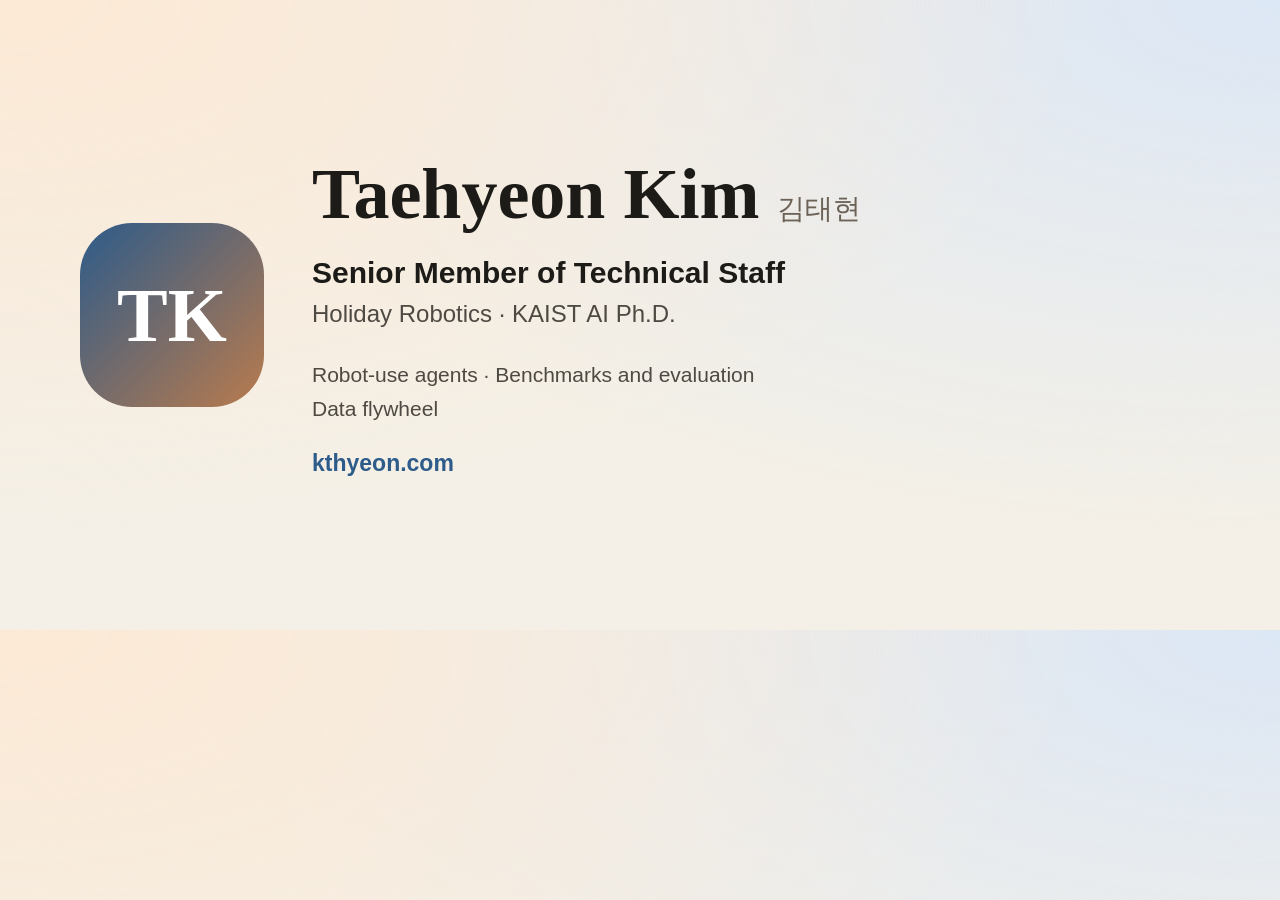
==== assets/social-card.html @ 96a5ba20 "Update research focus, title, and work experience" ====
<!doctype html>
<html lang="en">
  <head>
    <meta charset="utf-8" />
    <meta name="robots" content="noindex" />
    <title>Taehyeon Kim — social preview source</title>
    <style>
      * { box-sizing: border-box; }
      body { margin: 0; width: 1200px; height: 630px; color: #1c1b18; background: radial-gradient(ellipse at 0 0, #fce9d5, transparent 60%), radial-gradient(ellipse at 100% 0, #dce7f5, transparent 60%), #f4f0e7; font-family: "Helvetica Neue", Arial, sans-serif; display: flex; align-items: center; gap: 48px; padding: 80px; }
      .monogram { flex-shrink: 0; width: 184px; height: 184px; display: grid; place-items: center; background: linear-gradient(135deg, #2d5b8a, #b97b4d); border-radius: 52px; color: white; font: bold 76px Georgia, serif; }
      h1 { font: bold 72px Georgia, serif; margin: 0 0 20px; }
      h1 span { font: 28px sans-serif; color: #6b6155; }
      .role { font-size: 30px; font-weight: 600; margin: 0 0 10px; }
      .company { font-size: 24px; color: #4e4a43; margin: 0 0 30px; }
      .focus { font-size: 21px; line-height: 1.6; color: #4e4a43; margin: 0 0 24px; }
      .url { font-size: 23px; color: #2d5b8a; font-weight: 600; }
    </style>
  </head>
  <body>
    <div class="monogram">TK</div>
    <main>
      <h1>Taehyeon Kim <span lang="ko">김태현</span></h1>
      <p class="role">Senior Member of Technical Staff</p>
      <p class="company">Holiday Robotics · KAIST AI Ph.D.</p>
      <p class="focus">Robot-use agents · Benchmarks and evaluation<br />Data flywheel</p>
      <div class="url">kthyeon.com</div>
    </main>
  </body>
</html>
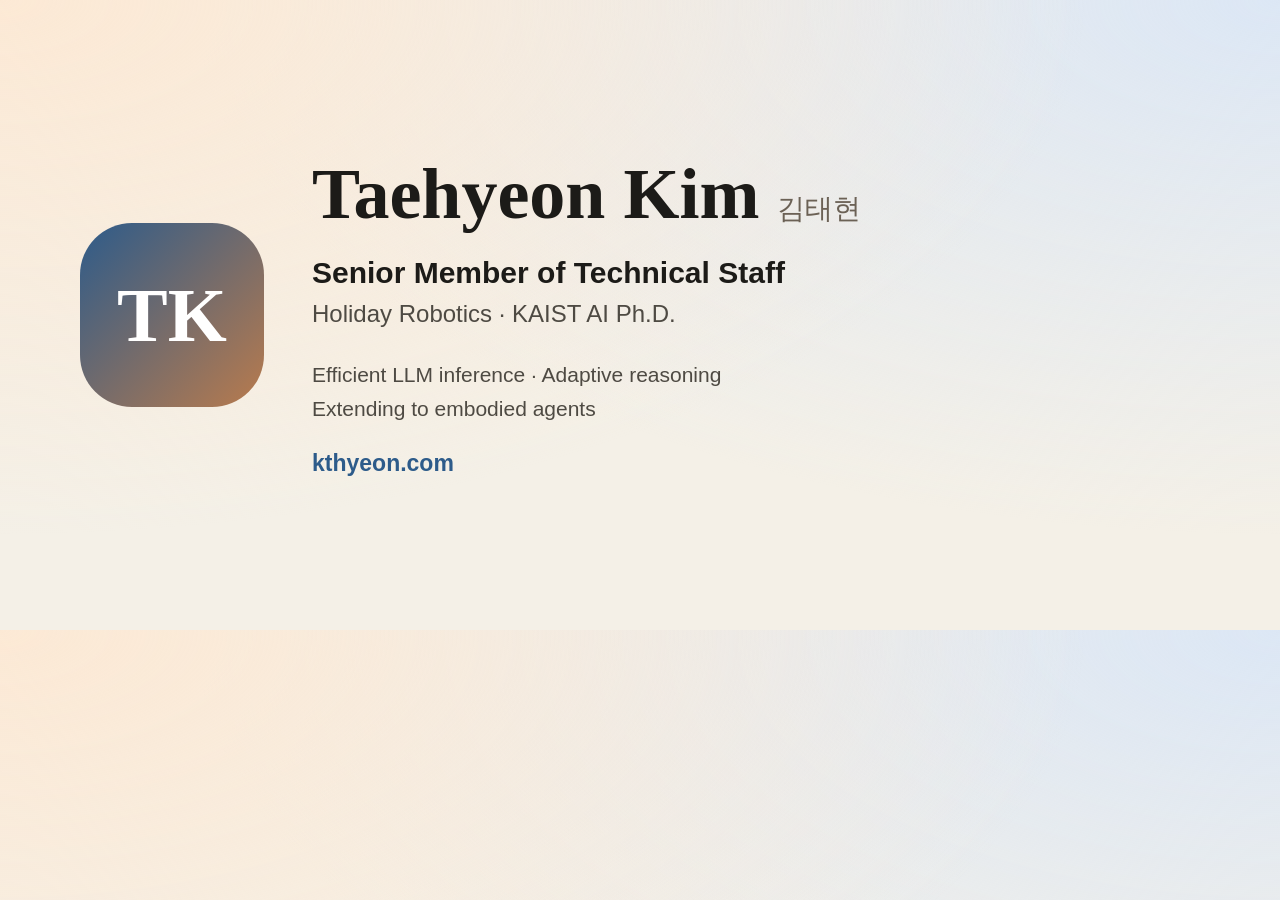
==== commit dd11edae: "Align research profile and publish updated October CV" ====
--- a/assets/social-card.html
+++ b/assets/social-card.html
@@ -22,7 +22,7 @@
       <h1>Taehyeon Kim <span lang="ko">김태현</span></h1>
       <p class="role">Senior Member of Technical Staff</p>
       <p class="company">Holiday Robotics · KAIST AI Ph.D.</p>
-      <p class="focus">Robot-use agents · Benchmarks and evaluation<br />Data flywheel</p>
+      <p class="focus">Efficient LLM inference · Adaptive reasoning<br />Extending to embodied agents</p>
       <div class="url">kthyeon.com</div>
     </main>
   </body>
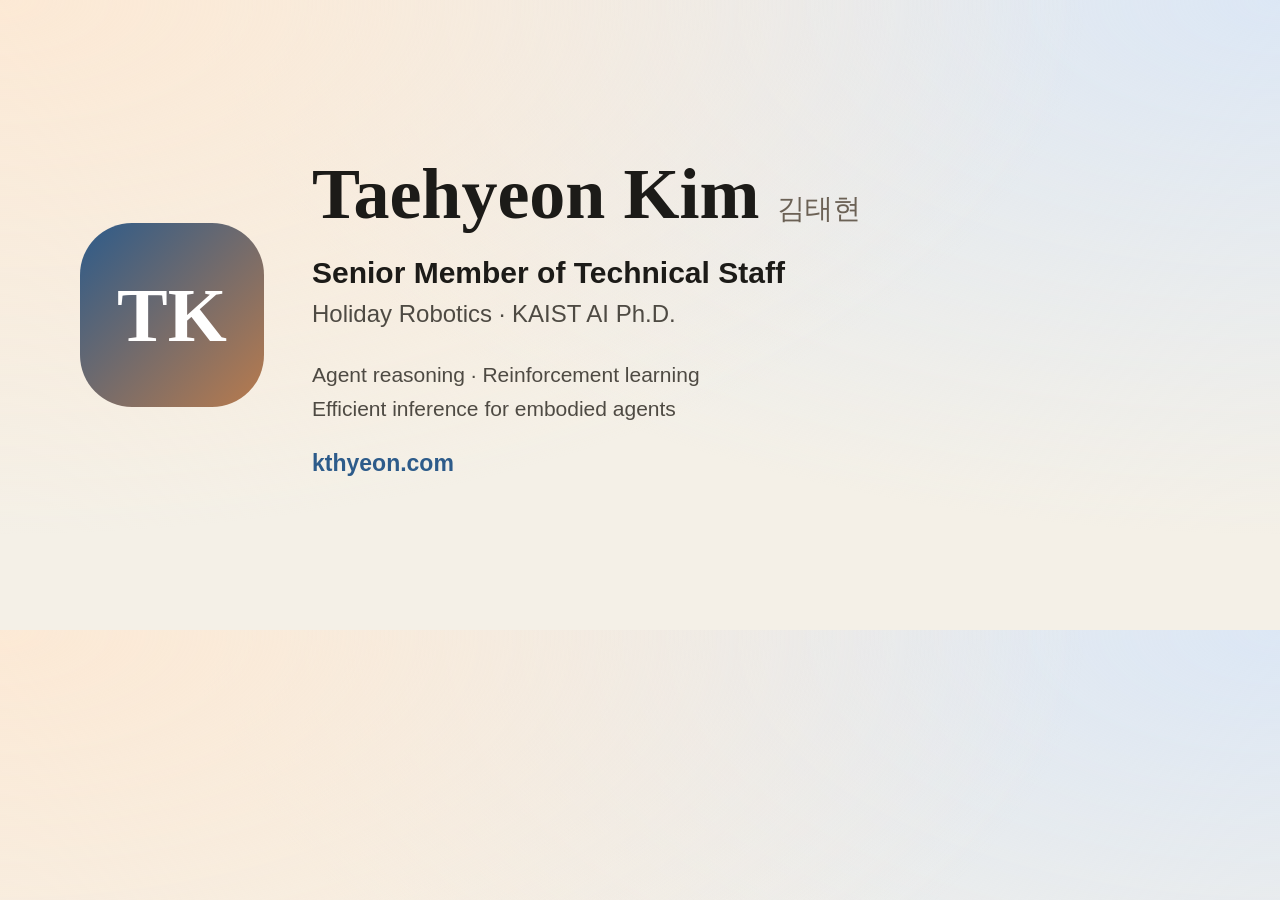
==== commit dcf23850: "Connect research profile to embodied agent learning and publish merged CV" ====
--- a/assets/social-card.html
+++ b/assets/social-card.html
@@ -22,7 +22,7 @@
       <h1>Taehyeon Kim <span lang="ko">김태현</span></h1>
       <p class="role">Senior Member of Technical Staff</p>
       <p class="company">Holiday Robotics · KAIST AI Ph.D.</p>
-      <p class="focus">Efficient LLM inference · Adaptive reasoning<br />Extending to embodied agents</p>
+      <p class="focus">Agent reasoning · Reinforcement learning<br />Efficient inference for embodied agents</p>
       <div class="url">kthyeon.com</div>
     </main>
   </body>
